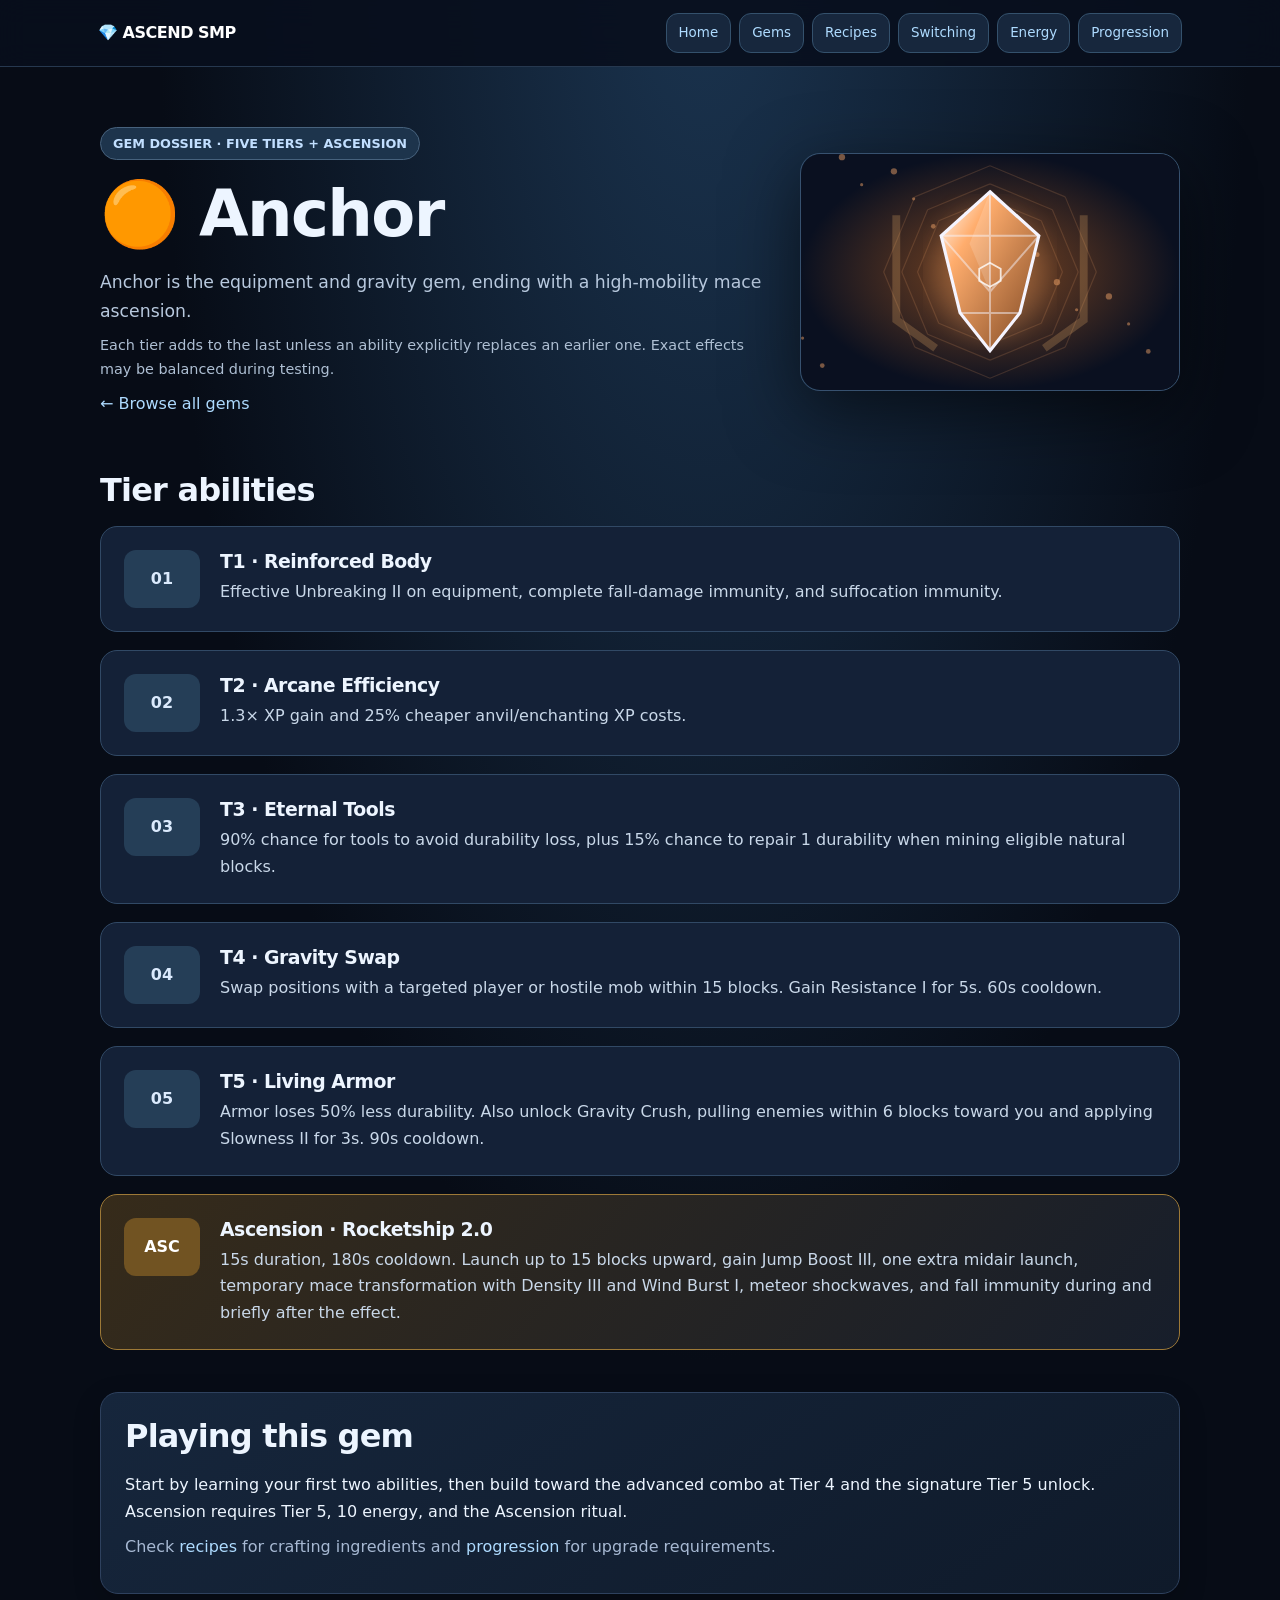
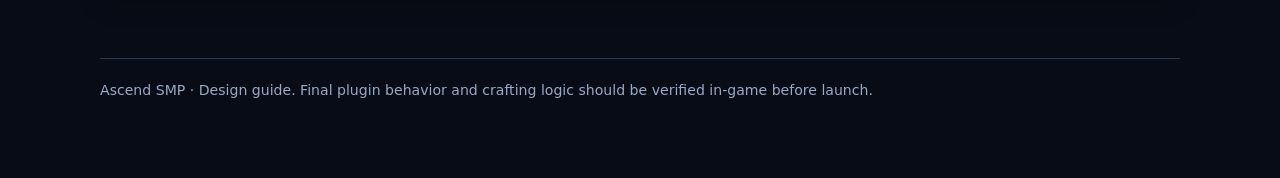
==== anchor.html @ 40698c3c "Initial site deploy Co-Authored-By: Claude Sonnet 4.6 <noreply@anthropic.com>" ====
<!doctype html><html lang="en"><head><meta charset="UTF-8"><meta name="viewport" content="width=device-width,initial-scale=1"><title>🟠 Anchor | Ascend SMP</title><link rel="stylesheet" href="style.css"></head><body><header class="topbar"><nav class="nav"><a class="brand" href="index.html">💎 ASCEND SMP</a><a class="link" href="index.html">Home</a><a class="link" href="gems.html">Gems</a><a class="link" href="recipes.html">Recipes</a><a class="link" href="switching.html">Switching</a><a class="link" href="energy.html">Energy</a><a class="link" href="progression.html">Progression</a></nav></header><main class="wrap"><section class="hero gem-hero"><div><span class="badge">GEM DOSSIER · FIVE TIERS + ASCENSION</span><h1>🟠 Anchor</h1><p class="lead">Anchor is the equipment and gravity gem, ending with a high-mobility mace ascension.</p><p class="note">Each tier adds to the last unless an ability explicitly replaces an earlier one. Exact effects may be balanced during testing.</p><a href="gems.html">← Browse all gems</a></div><img src="assets/anchor.svg" alt="Original anchor crystal illustration"></section><section class="section"><h2>Tier abilities</h2><div class="tier-list"><article class="tier "><span class="tier-num">01</span><div><h3>T1 · Reinforced Body</h3><p>Effective Unbreaking II on equipment, complete fall-damage immunity, and suffocation immunity.</p></div></article><article class="tier "><span class="tier-num">02</span><div><h3>T2 · Arcane Efficiency</h3><p>1.3× XP gain and 25% cheaper anvil/enchanting XP costs.</p></div></article><article class="tier "><span class="tier-num">03</span><div><h3>T3 · Eternal Tools</h3><p>90% chance for tools to avoid durability loss, plus 15% chance to repair 1 durability when mining eligible natural blocks.</p></div></article><article class="tier "><span class="tier-num">04</span><div><h3>T4 · Gravity Swap</h3><p>Swap positions with a targeted player or hostile mob within 15 blocks. Gain Resistance I for 5s. 60s cooldown.</p></div></article><article class="tier "><span class="tier-num">05</span><div><h3>T5 · Living Armor</h3><p>Armor loses 50% less durability. Also unlock Gravity Crush, pulling enemies within 6 blocks toward you and applying Slowness II for 3s. 90s cooldown.</p></div></article><article class="tier ascension"><span class="tier-num">ASC</span><div><h3>Ascension · Rocketship 2.0</h3><p>15s duration, 180s cooldown. Launch up to 15 blocks upward, gain Jump Boost III, one extra midair launch, temporary mace transformation with Density III and Wind Burst I, meteor shockwaves, and fall immunity during and briefly after the effect.</p></div></article></div></section><section class="panel section"><h2>Playing this gem</h2><p>Start by learning your first two abilities, then build toward the advanced combo at Tier 4 and the signature Tier 5 unlock. Ascension requires Tier 5, 10 energy, and the Ascension ritual.</p><p class="small">Check <a href="recipes.html">recipes</a> for crafting ingredients and <a href="progression.html">progression</a> for upgrade requirements.</p></section><footer class="footer">Ascend SMP · Design guide. Final plugin behavior and crafting logic should be verified in-game before launch.</footer></main></body></html>
---- style.css ----
:root{color-scheme:dark;--bg:#070c16;--card:#121e32;--card2:#18273e;--line:#2e415e;--ink:#edf5ff;--muted:#a7b9d3;--blue:#83c4ff}
*{box-sizing:border-box}html{scroll-behavior:smooth}body{margin:0;background:radial-gradient(ellipse at 55% -100px,#1b3551,#070c16 55%);font-family:system-ui,-apple-system,Segoe UI,sans-serif;color:var(--ink);line-height:1.65;font-size:16px}a{color:#aedbff;text-decoration:none}a:hover{text-decoration:underline}.topbar{position:sticky;top:0;z-index:10;background:#080f1de9;backdrop-filter:blur(14px);border-bottom:1px solid #26384f}.nav{max-width:1120px;margin:auto;display:flex;flex-wrap:wrap;align-items:center;gap:8px;padding:13px 18px}.brand{font-weight:850;letter-spacing:-.03em;margin-right:auto;color:white}.nav .link{font-size:.84rem;padding:8px 12px;border:1px solid #34516c;border-radius:12px;background:#17273d}.wrap{max-width:1120px;margin:auto;padding:30px 20px 75px}h1,h2,h3,h4{line-height:1.22;letter-spacing:-.025em}h1{font-size:clamp(2.25rem,5vw,4rem);margin:15px 0}h2{font-size:clamp(1.45rem,3vw,2rem);margin:0 0 16px}h3{font-size:1.18rem;margin:0 0 10px}p{margin:9px 0}.hero{margin:0 0 36px;padding:30px 0 12px}.lead{max-width:720px;color:#b8c9de;font-size:1.08rem}.badge,.eyebrow{display:inline-flex;background:#1d344c;border:1px solid #47627d;border-radius:50px;color:#c2dfff;padding:5px 12px;font-weight:650;font-size:.8rem}.grid{display:grid;grid-template-columns:repeat(auto-fit,minmax(250px,1fr));gap:20px}.section{margin:42px 0}.panel,.card{background:linear-gradient(145deg,#16263c,#0f1a2a);border:1px solid var(--line);border-radius:18px;padding:24px;box-shadow:0 9px 28px #0003}.card.gem{border-top:3px solid var(--gem,#7aa9ff);display:block;transition:transform .2s,border-color .2s}.card.gem:hover{transform:translateY(-3px);text-decoration:none;border-color:var(--gem)}.card .role,.small,.muted{color:var(--muted)}.card .role{font-size:.91rem}.card .gem-preview{width:100%;aspect-ratio:16/10;object-fit:cover;border-radius:14px;margin-bottom:14px}.gem-hero{display:grid;grid-template-columns:1fr minmax(260px,380px);align-items:center;gap:34px}.gem-hero img{width:100%;border-radius:20px;border:1px solid #37516f;box-shadow:0 20px 70px #0008}.tier-list{display:grid;gap:18px}.tier{display:grid;grid-template-columns:76px minmax(0,1fr);gap:20px;padding:23px;border:1px solid #314965;border-radius:17px;background:#142137}.tier-num{border-radius:12px;background:#253e57;color:#dbeafd;display:flex;align-items:center;justify-content:center;font-weight:900;font-size:1rem;height:58px}.tier h3{margin:0 0 6px}.tier p{margin:0;color:#c9d8e9}.ascension{border-color:#9d7937;background:linear-gradient(130deg,#362b1a,#171e2b)}.ascension .tier-num{background:#715322;color:white}.kpis{display:grid;grid-template-columns:repeat(auto-fit,minmax(140px,1fr));gap:15px;margin-top:23px}.kpi{background:#17283d;border:1px solid #314965;border-radius:16px;padding:21px}.kpi strong{display:block;font-size:1.35rem}.gemnav{display:grid;grid-template-columns:repeat(auto-fit,minmax(220px,1fr));gap:18px}.list{padding-left:23px}.list li{margin:10px 0}.callout{border-left:3px solid #e1bf67;padding:5px 0 5px 18px;color:#e9daaa}.tablewrap{overflow:auto}table{border-collapse:collapse;width:100%;min-width:590px}th,td{text-align:left;vertical-align:top;border-bottom:1px solid #35465f;padding:15px 12px}th{color:#c7e7ff}.footer{margin-top:64px;padding-top:20px;border-top:1px solid #273b52;color:#99aac5;font-size:.88rem}.note{color:#aebfd3;font-size:.9rem}
/* Actual 3×3 table image shell; grid and output are separate, never overlap */
.recipe-card{margin:0 0 30px;padding:26px;background:linear-gradient(145deg,#172840,#111b2b);border:1px solid #39506d;border-radius:20px}.recipe-intro{max-width:730px;margin-bottom:22px}.recipe-showcase{display:flex;align-items:center;flex-wrap:wrap;gap:22px}.craft-station{padding:18px;background:linear-gradient(130deg,#b5a78c,#7b6e5c);border:8px ridge #c0b19a;border-radius:10px;box-shadow:inset 0 0 0 4px #625747,0 6px 17px #0007;width:max-content;max-width:100%}.craft-label{font-weight:950;letter-spacing:.11em;color:#2b261f;font-size:.77rem;text-align:center;margin-bottom:10px;text-shadow:0 1px #ecddba}.craft-grid{display:grid;grid-template-columns:repeat(3,minmax(0,1fr));width:clamp(205px,48vw,270px);gap:5px}.craft-slot{position:relative;aspect-ratio:1;background:#838583;border:4px inset #cac6b9;box-shadow:inset 0 0 8px #34362f;display:flex;align-items:center;justify-content:center;min-width:0}.craft-slot.empty{background:#93948c}.craft-slot img{height:67%;width:67%;object-fit:contain;image-rendering:pixelated;filter:drop-shadow(0 2px 2px #0009)}.stack{position:absolute;right:3px;bottom:0;font-size:.86rem;font-weight:900;color:white;text-shadow:2px 2px #171717,-1px -1px #171717;line-height:1}.craft-arrow{font-size:2.6rem;color:#ffd887}.craft-output{text-align:center;display:flex;gap:10px;align-items:center;flex-direction:column}.craft-output .craft-slot{width:103px;height:103px;aspect-ratio:1;border-color:#f5d277;background:#93815e}.craft-output strong{font-size:.88rem;max-width:140px}.ingredients{display:grid;grid-template-columns:repeat(auto-fit,minmax(160px,1fr));gap:10px;margin-top:23px}.ingredient{border:1px solid #314764;border-radius:12px;padding:9px 11px;background:#15273d;font-size:.87rem}.ingredient img{height:26px;width:26px;vertical-align:middle;margin-right:7px;image-rendering:pixelated}.status{border-radius:9px;background:#382f1c;color:#f0d98b;border:1px solid #6b582a;display:inline-flex;padding:4px 9px;font-size:.76rem;font-weight:700}.recipe-disclaimer{margin:15px 0 26px;color:#e8d9ab;border-left:3px solid #e4bb67;padding-left:13px}.gallery-caption{font-size:.85rem;color:var(--muted)}
@media(max-width:700px){.wrap{padding:20px 13px 55px}.nav{gap:6px}.nav .link{padding:7px 9px}.panel,.card,.recipe-card{padding:18px}.gem-hero{grid-template-columns:1fr}.gem-hero img{max-width:530px}.tier{grid-template-columns:55px 1fr;gap:13px;padding:16px}.tier-num{height:48px}.craft-arrow{transform:rotate(90deg);width:100%;text-align:center;line-height:1}.recipe-showcase{justify-content:center;gap:10px}.craft-station{padding:12px;border-width:6px}.craft-grid{width:clamp(200px,75vw,245px)}.craft-output .craft-slot{width:89px;height:89px}.ingredients{grid-template-columns:repeat(2,minmax(0,1fr))}}
@media(max-width:380px){.ingredients{grid-template-columns:1fr}.craft-grid{width:195px}}
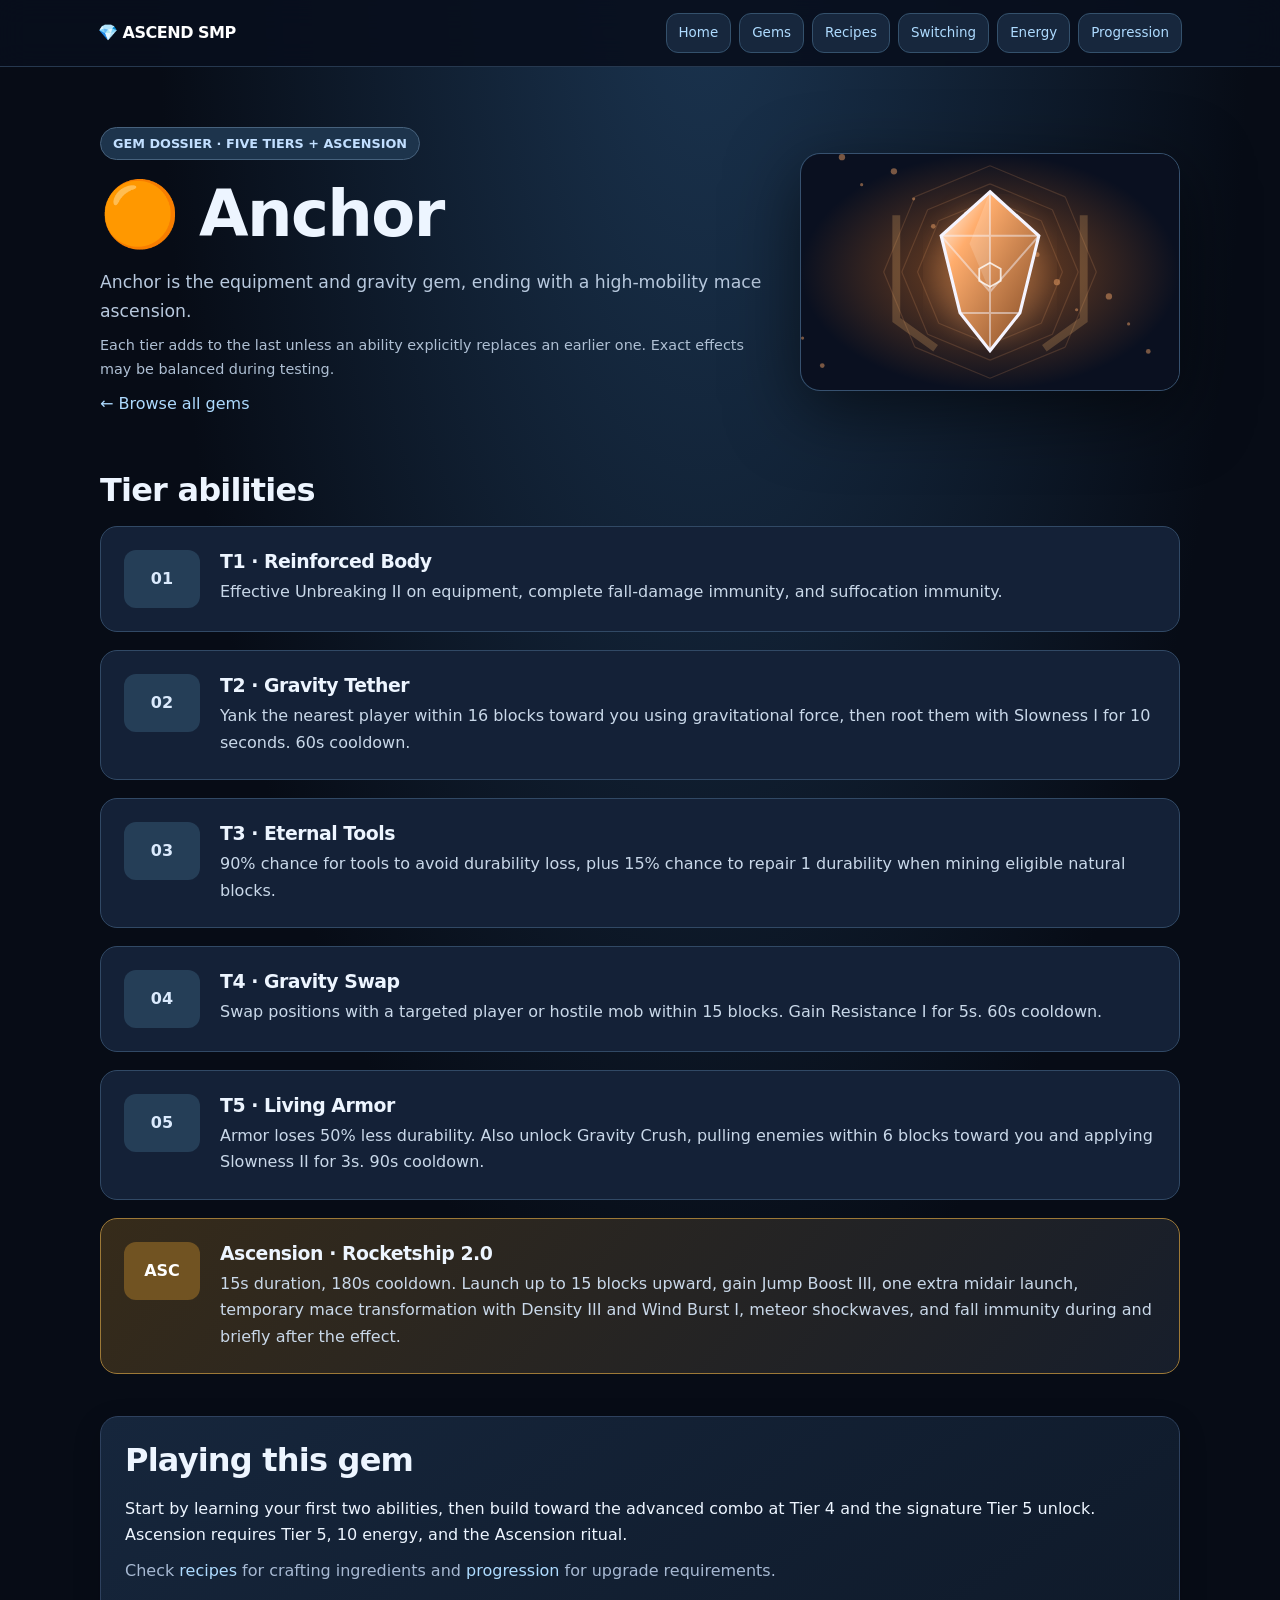
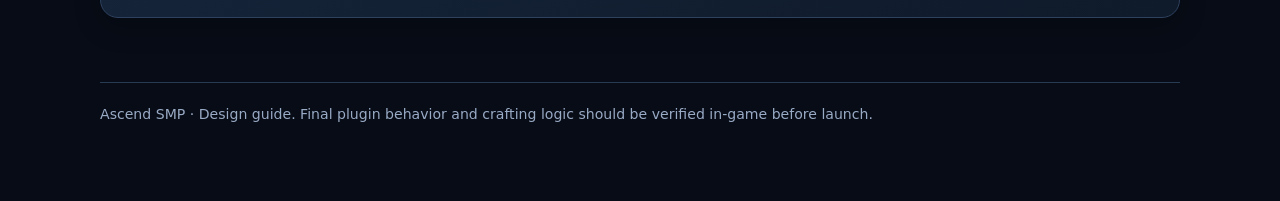
==== commit 0f8825cf: "Update Anchor T2 to Gravity Tether Co-Authored-By: Claude Sonnet 4.6 <noreply@anthropic.com>" ====
--- a/anchor.html
+++ b/anchor.html
@@ -1 +1 @@
-<!doctype html><html lang="en"><head><meta charset="UTF-8"><meta name="viewport" content="width=device-width,initial-scale=1"><title>🟠 Anchor | Ascend SMP</title><link rel="stylesheet" href="style.css"></head><body><header class="topbar"><nav class="nav"><a class="brand" href="index.html">💎 ASCEND SMP</a><a class="link" href="index.html">Home</a><a class="link" href="gems.html">Gems</a><a class="link" href="recipes.html">Recipes</a><a class="link" href="switching.html">Switching</a><a class="link" href="energy.html">Energy</a><a class="link" href="progression.html">Progression</a></nav></header><main class="wrap"><section class="hero gem-hero"><div><span class="badge">GEM DOSSIER · FIVE TIERS + ASCENSION</span><h1>🟠 Anchor</h1><p class="lead">Anchor is the equipment and gravity gem, ending with a high-mobility mace ascension.</p><p class="note">Each tier adds to the last unless an ability explicitly replaces an earlier one. Exact effects may be balanced during testing.</p><a href="gems.html">← Browse all gems</a></div><img src="assets/anchor.svg" alt="Original anchor crystal illustration"></section><section class="section"><h2>Tier abilities</h2><div class="tier-list"><article class="tier "><span class="tier-num">01</span><div><h3>T1 · Reinforced Body</h3><p>Effective Unbreaking II on equipment, complete fall-damage immunity, and suffocation immunity.</p></div></article><article class="tier "><span class="tier-num">02</span><div><h3>T2 · Arcane Efficiency</h3><p>1.3× XP gain and 25% cheaper anvil/enchanting XP costs.</p></div></article><article class="tier "><span class="tier-num">03</span><div><h3>T3 · Eternal Tools</h3><p>90% chance for tools to avoid durability loss, plus 15% chance to repair 1 durability when mining eligible natural blocks.</p></div></article><article class="tier "><span class="tier-num">04</span><div><h3>T4 · Gravity Swap</h3><p>Swap positions with a targeted player or hostile mob within 15 blocks. Gain Resistance I for 5s. 60s cooldown.</p></div></article><article class="tier "><span class="tier-num">05</span><div><h3>T5 · Living Armor</h3><p>Armor loses 50% less durability. Also unlock Gravity Crush, pulling enemies within 6 blocks toward you and applying Slowness II for 3s. 90s cooldown.</p></div></article><article class="tier ascension"><span class="tier-num">ASC</span><div><h3>Ascension · Rocketship 2.0</h3><p>15s duration, 180s cooldown. Launch up to 15 blocks upward, gain Jump Boost III, one extra midair launch, temporary mace transformation with Density III and Wind Burst I, meteor shockwaves, and fall immunity during and briefly after the effect.</p></div></article></div></section><section class="panel section"><h2>Playing this gem</h2><p>Start by learning your first two abilities, then build toward the advanced combo at Tier 4 and the signature Tier 5 unlock. Ascension requires Tier 5, 10 energy, and the Ascension ritual.</p><p class="small">Check <a href="recipes.html">recipes</a> for crafting ingredients and <a href="progression.html">progression</a> for upgrade requirements.</p></section><footer class="footer">Ascend SMP · Design guide. Final plugin behavior and crafting logic should be verified in-game before launch.</footer></main></body></html>+<!doctype html><html lang="en"><head><meta charset="UTF-8"><meta name="viewport" content="width=device-width,initial-scale=1"><title>🟠 Anchor | Ascend SMP</title><link rel="stylesheet" href="style.css"></head><body><header class="topbar"><nav class="nav"><a class="brand" href="index.html">💎 ASCEND SMP</a><a class="link" href="index.html">Home</a><a class="link" href="gems.html">Gems</a><a class="link" href="recipes.html">Recipes</a><a class="link" href="switching.html">Switching</a><a class="link" href="energy.html">Energy</a><a class="link" href="progression.html">Progression</a></nav></header><main class="wrap"><section class="hero gem-hero"><div><span class="badge">GEM DOSSIER · FIVE TIERS + ASCENSION</span><h1>🟠 Anchor</h1><p class="lead">Anchor is the equipment and gravity gem, ending with a high-mobility mace ascension.</p><p class="note">Each tier adds to the last unless an ability explicitly replaces an earlier one. Exact effects may be balanced during testing.</p><a href="gems.html">← Browse all gems</a></div><img src="assets/anchor.svg" alt="Original anchor crystal illustration"></section><section class="section"><h2>Tier abilities</h2><div class="tier-list"><article class="tier "><span class="tier-num">01</span><div><h3>T1 · Reinforced Body</h3><p>Effective Unbreaking II on equipment, complete fall-damage immunity, and suffocation immunity.</p></div></article><article class="tier "><span class="tier-num">02</span><div><h3>T2 · Gravity Tether</h3><p>Yank the nearest player within 16 blocks toward you using gravitational force, then root them with Slowness I for 10 seconds. 60s cooldown.</p></div></article><article class="tier "><span class="tier-num">03</span><div><h3>T3 · Eternal Tools</h3><p>90% chance for tools to avoid durability loss, plus 15% chance to repair 1 durability when mining eligible natural blocks.</p></div></article><article class="tier "><span class="tier-num">04</span><div><h3>T4 · Gravity Swap</h3><p>Swap positions with a targeted player or hostile mob within 15 blocks. Gain Resistance I for 5s. 60s cooldown.</p></div></article><article class="tier "><span class="tier-num">05</span><div><h3>T5 · Living Armor</h3><p>Armor loses 50% less durability. Also unlock Gravity Crush, pulling enemies within 6 blocks toward you and applying Slowness II for 3s. 90s cooldown.</p></div></article><article class="tier ascension"><span class="tier-num">ASC</span><div><h3>Ascension · Rocketship 2.0</h3><p>15s duration, 180s cooldown. Launch up to 15 blocks upward, gain Jump Boost III, one extra midair launch, temporary mace transformation with Density III and Wind Burst I, meteor shockwaves, and fall immunity during and briefly after the effect.</p></div></article></div></section><section class="panel section"><h2>Playing this gem</h2><p>Start by learning your first two abilities, then build toward the advanced combo at Tier 4 and the signature Tier 5 unlock. Ascension requires Tier 5, 10 energy, and the Ascension ritual.</p><p class="small">Check <a href="recipes.html">recipes</a> for crafting ingredients and <a href="progression.html">progression</a> for upgrade requirements.</p></section><footer class="footer">Ascend SMP · Design guide. Final plugin behavior and crafting logic should be verified in-game before launch.</footer></main></body></html>
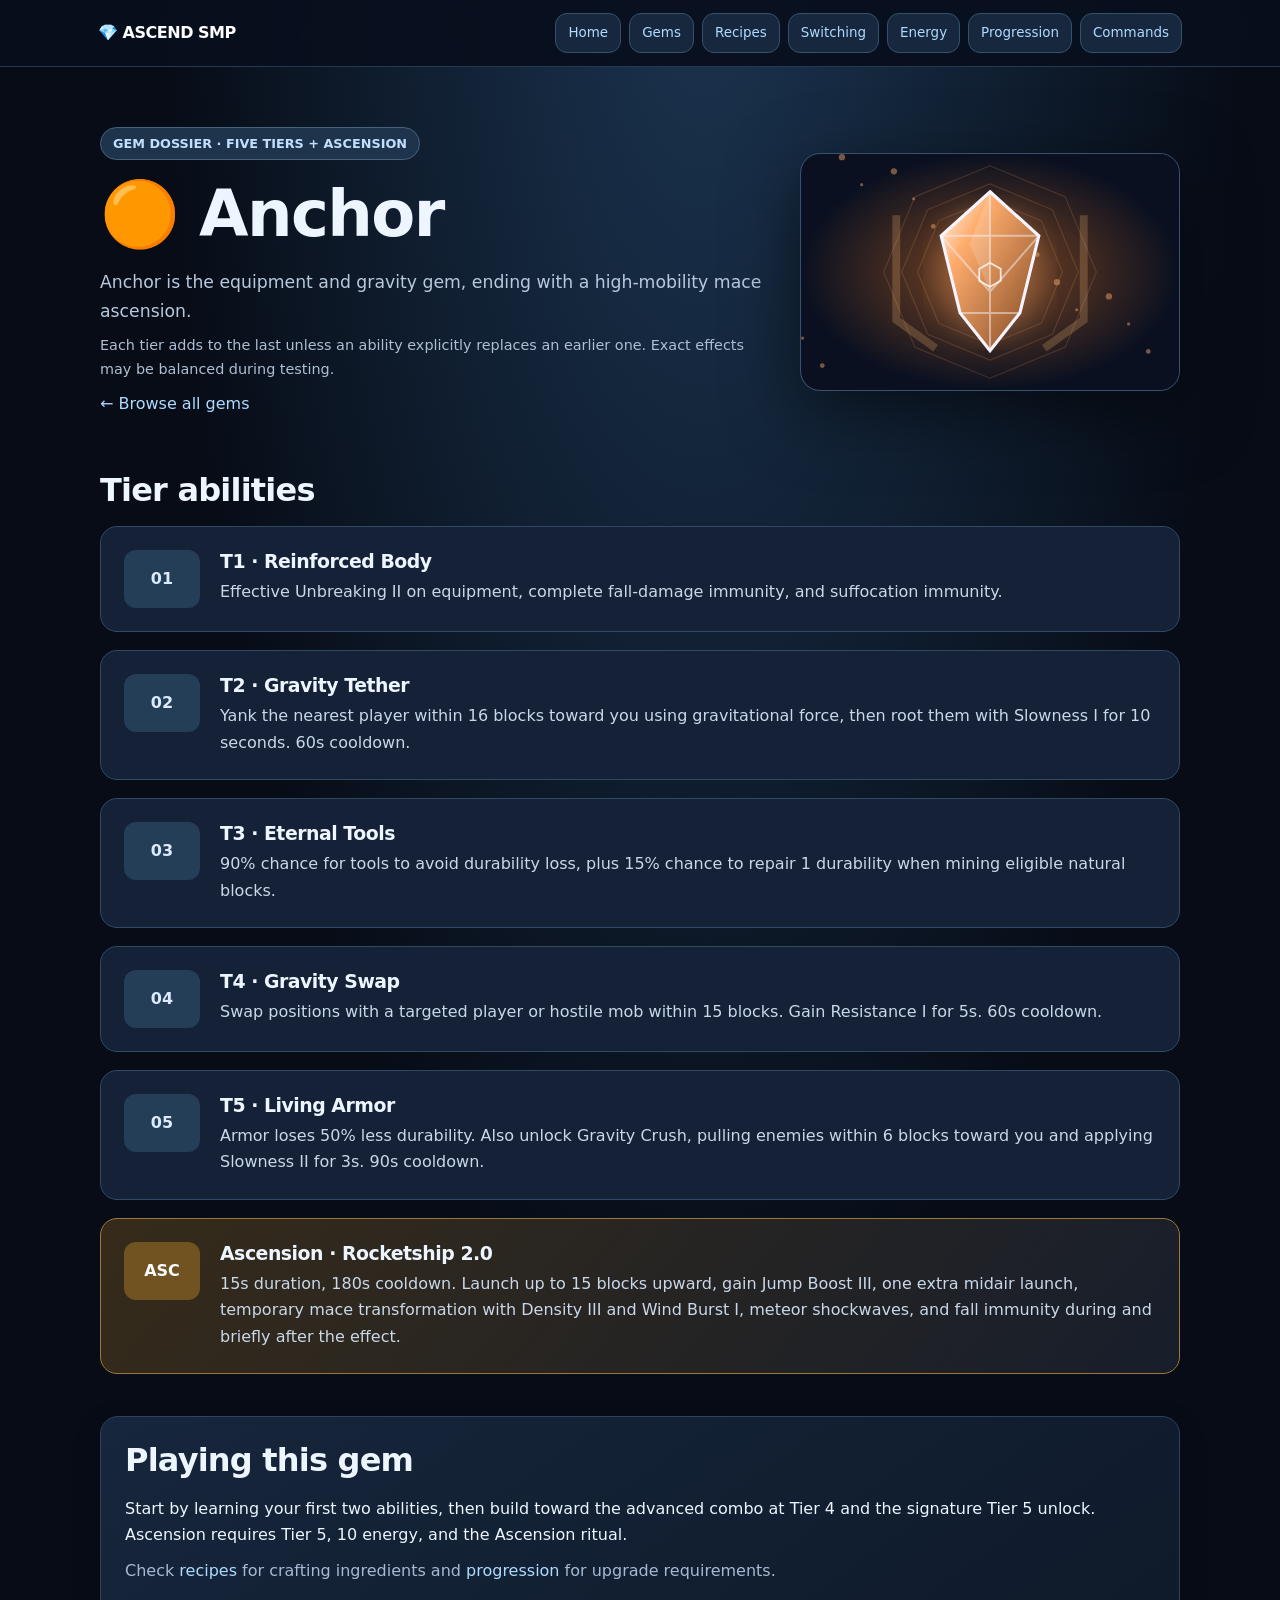
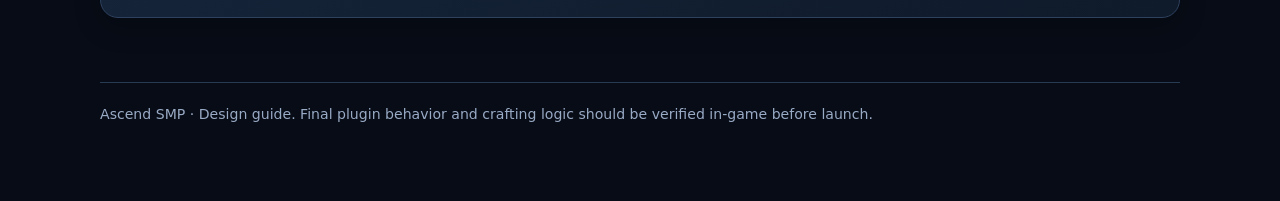
==== commit 2954c8ea: "Add commands page; remove trial switch; update nav on all pages Co-Authored-By: Claude Sonnet 4.6 <n" ====
--- a/anchor.html
+++ b/anchor.html
@@ -1 +1 @@
-<!doctype html><html lang="en"><head><meta charset="UTF-8"><meta name="viewport" content="width=device-width,initial-scale=1"><title>🟠 Anchor | Ascend SMP</title><link rel="stylesheet" href="style.css"></head><body><header class="topbar"><nav class="nav"><a class="brand" href="index.html">💎 ASCEND SMP</a><a class="link" href="index.html">Home</a><a class="link" href="gems.html">Gems</a><a class="link" href="recipes.html">Recipes</a><a class="link" href="switching.html">Switching</a><a class="link" href="energy.html">Energy</a><a class="link" href="progression.html">Progression</a></nav></header><main class="wrap"><section class="hero gem-hero"><div><span class="badge">GEM DOSSIER · FIVE TIERS + ASCENSION</span><h1>🟠 Anchor</h1><p class="lead">Anchor is the equipment and gravity gem, ending with a high-mobility mace ascension.</p><p class="note">Each tier adds to the last unless an ability explicitly replaces an earlier one. Exact effects may be balanced during testing.</p><a href="gems.html">← Browse all gems</a></div><img src="assets/anchor.svg" alt="Original anchor crystal illustration"></section><section class="section"><h2>Tier abilities</h2><div class="tier-list"><article class="tier "><span class="tier-num">01</span><div><h3>T1 · Reinforced Body</h3><p>Effective Unbreaking II on equipment, complete fall-damage immunity, and suffocation immunity.</p></div></article><article class="tier "><span class="tier-num">02</span><div><h3>T2 · Gravity Tether</h3><p>Yank the nearest player within 16 blocks toward you using gravitational force, then root them with Slowness I for 10 seconds. 60s cooldown.</p></div></article><article class="tier "><span class="tier-num">03</span><div><h3>T3 · Eternal Tools</h3><p>90% chance for tools to avoid durability loss, plus 15% chance to repair 1 durability when mining eligible natural blocks.</p></div></article><article class="tier "><span class="tier-num">04</span><div><h3>T4 · Gravity Swap</h3><p>Swap positions with a targeted player or hostile mob within 15 blocks. Gain Resistance I for 5s. 60s cooldown.</p></div></article><article class="tier "><span class="tier-num">05</span><div><h3>T5 · Living Armor</h3><p>Armor loses 50% less durability. Also unlock Gravity Crush, pulling enemies within 6 blocks toward you and applying Slowness II for 3s. 90s cooldown.</p></div></article><article class="tier ascension"><span class="tier-num">ASC</span><div><h3>Ascension · Rocketship 2.0</h3><p>15s duration, 180s cooldown. Launch up to 15 blocks upward, gain Jump Boost III, one extra midair launch, temporary mace transformation with Density III and Wind Burst I, meteor shockwaves, and fall immunity during and briefly after the effect.</p></div></article></div></section><section class="panel section"><h2>Playing this gem</h2><p>Start by learning your first two abilities, then build toward the advanced combo at Tier 4 and the signature Tier 5 unlock. Ascension requires Tier 5, 10 energy, and the Ascension ritual.</p><p class="small">Check <a href="recipes.html">recipes</a> for crafting ingredients and <a href="progression.html">progression</a> for upgrade requirements.</p></section><footer class="footer">Ascend SMP · Design guide. Final plugin behavior and crafting logic should be verified in-game before launch.</footer></main></body></html>+<!doctype html><html lang="en"><head><meta charset="UTF-8"><meta name="viewport" content="width=device-width,initial-scale=1"><title>🟠 Anchor | Ascend SMP</title><link rel="stylesheet" href="style.css"></head><body><header class="topbar"><nav class="nav"><a class="brand" href="index.html">💎 ASCEND SMP</a><a class="link" href="index.html">Home</a><a class="link" href="gems.html">Gems</a><a class="link" href="recipes.html">Recipes</a><a class="link" href="switching.html">Switching</a><a class="link" href="energy.html">Energy</a><a class="link" href="progression.html">Progression</a><a class="link" href="commands.html">Commands</a></nav></header><main class="wrap"><section class="hero gem-hero"><div><span class="badge">GEM DOSSIER · FIVE TIERS + ASCENSION</span><h1>🟠 Anchor</h1><p class="lead">Anchor is the equipment and gravity gem, ending with a high-mobility mace ascension.</p><p class="note">Each tier adds to the last unless an ability explicitly replaces an earlier one. Exact effects may be balanced during testing.</p><a href="gems.html">← Browse all gems</a></div><img src="assets/anchor.svg" alt="Original anchor crystal illustration"></section><section class="section"><h2>Tier abilities</h2><div class="tier-list"><article class="tier "><span class="tier-num">01</span><div><h3>T1 · Reinforced Body</h3><p>Effective Unbreaking II on equipment, complete fall-damage immunity, and suffocation immunity.</p></div></article><article class="tier "><span class="tier-num">02</span><div><h3>T2 · Gravity Tether</h3><p>Yank the nearest player within 16 blocks toward you using gravitational force, then root them with Slowness I for 10 seconds. 60s cooldown.</p></div></article><article class="tier "><span class="tier-num">03</span><div><h3>T3 · Eternal Tools</h3><p>90% chance for tools to avoid durability loss, plus 15% chance to repair 1 durability when mining eligible natural blocks.</p></div></article><article class="tier "><span class="tier-num">04</span><div><h3>T4 · Gravity Swap</h3><p>Swap positions with a targeted player or hostile mob within 15 blocks. Gain Resistance I for 5s. 60s cooldown.</p></div></article><article class="tier "><span class="tier-num">05</span><div><h3>T5 · Living Armor</h3><p>Armor loses 50% less durability. Also unlock Gravity Crush, pulling enemies within 6 blocks toward you and applying Slowness II for 3s. 90s cooldown.</p></div></article><article class="tier ascension"><span class="tier-num">ASC</span><div><h3>Ascension · Rocketship 2.0</h3><p>15s duration, 180s cooldown. Launch up to 15 blocks upward, gain Jump Boost III, one extra midair launch, temporary mace transformation with Density III and Wind Burst I, meteor shockwaves, and fall immunity during and briefly after the effect.</p></div></article></div></section><section class="panel section"><h2>Playing this gem</h2><p>Start by learning your first two abilities, then build toward the advanced combo at Tier 4 and the signature Tier 5 unlock. Ascension requires Tier 5, 10 energy, and the Ascension ritual.</p><p class="small">Check <a href="recipes.html">recipes</a> for crafting ingredients and <a href="progression.html">progression</a> for upgrade requirements.</p></section><footer class="footer">Ascend SMP · Design guide. Final plugin behavior and crafting logic should be verified in-game before launch.</footer></main></body></html>
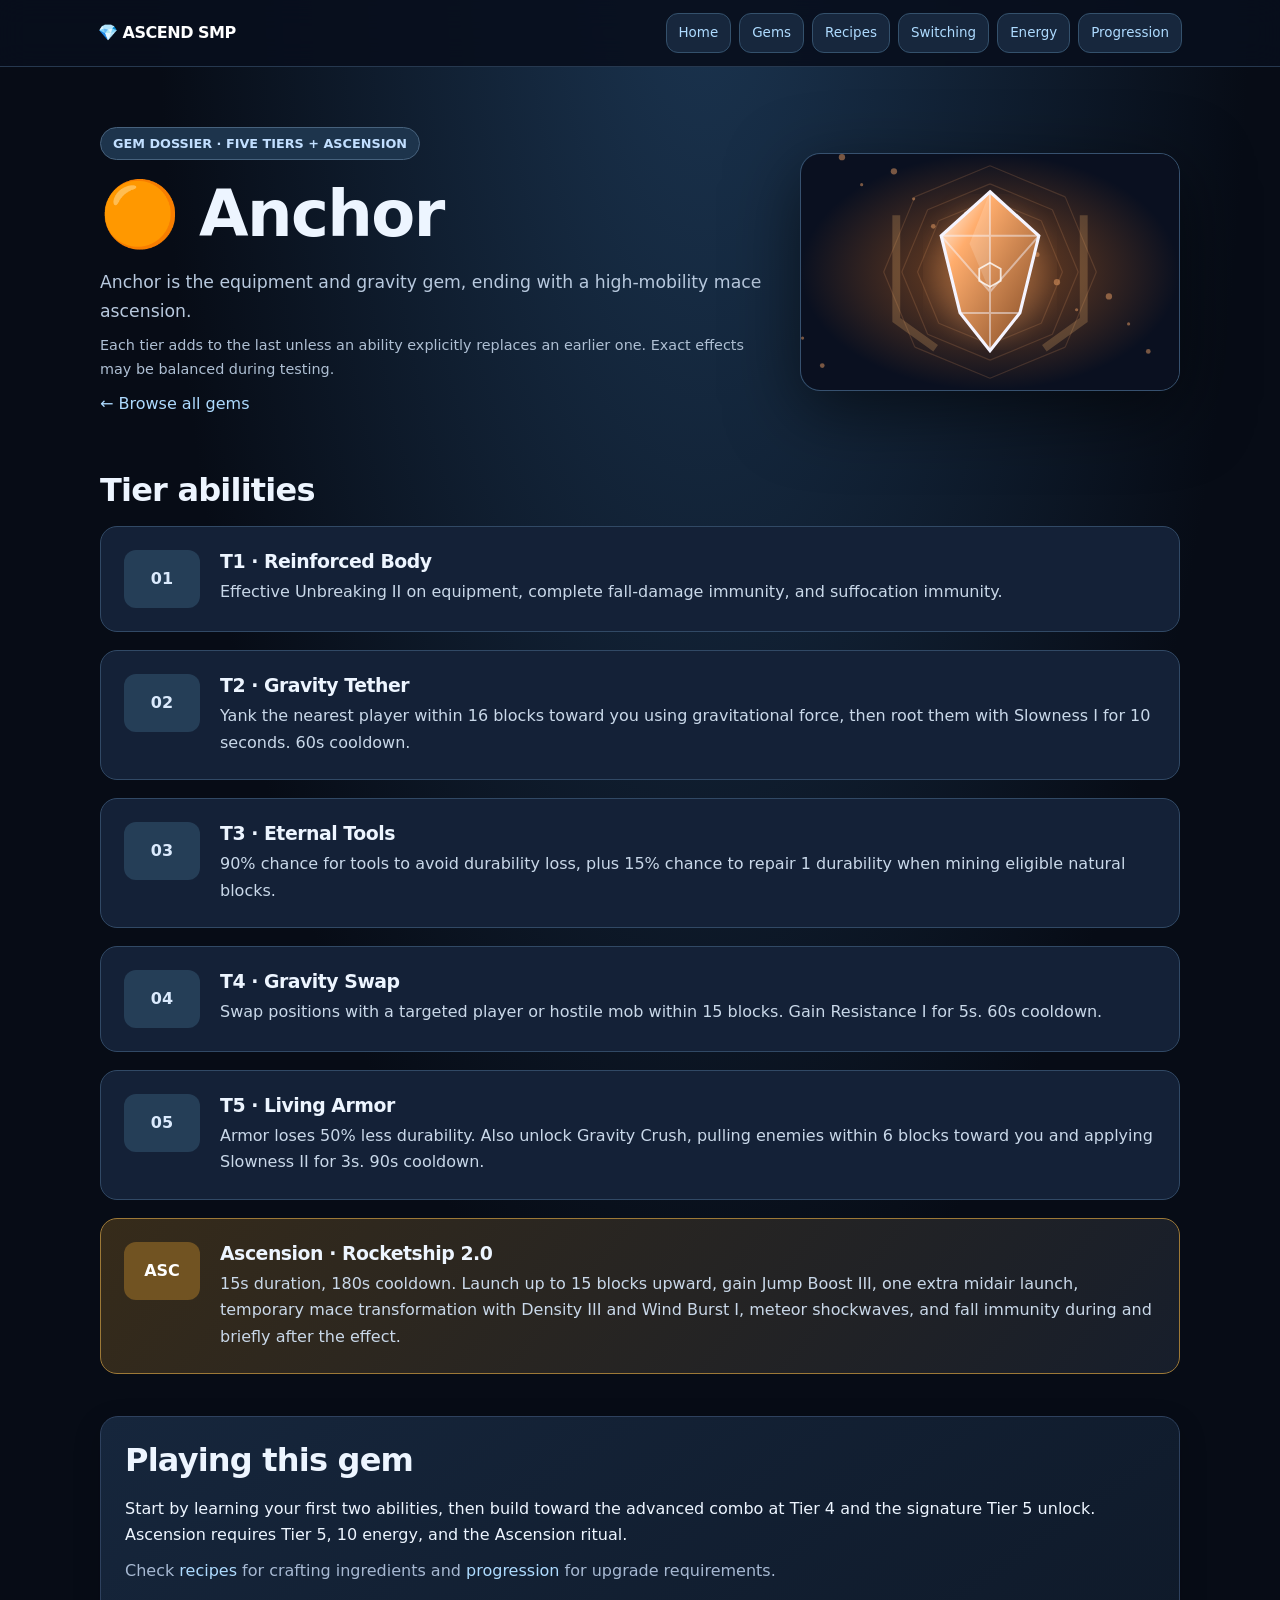
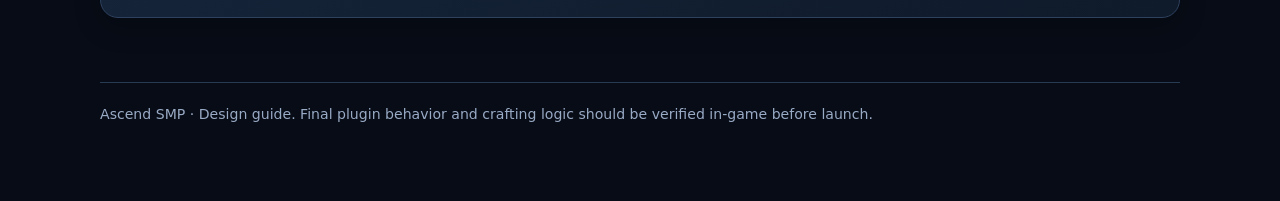
==== commit 0e463dee: "Remove Commands from top nav Co-Authored-By: Claude Sonnet 4.6 <noreply@anthropic.com>" ====
--- a/anchor.html
+++ b/anchor.html
@@ -1 +1 @@
-<!doctype html><html lang="en"><head><meta charset="UTF-8"><meta name="viewport" content="width=device-width,initial-scale=1"><title>🟠 Anchor | Ascend SMP</title><link rel="stylesheet" href="style.css"></head><body><header class="topbar"><nav class="nav"><a class="brand" href="index.html">💎 ASCEND SMP</a><a class="link" href="index.html">Home</a><a class="link" href="gems.html">Gems</a><a class="link" href="recipes.html">Recipes</a><a class="link" href="switching.html">Switching</a><a class="link" href="energy.html">Energy</a><a class="link" href="progression.html">Progression</a><a class="link" href="commands.html">Commands</a></nav></header><main class="wrap"><section class="hero gem-hero"><div><span class="badge">GEM DOSSIER · FIVE TIERS + ASCENSION</span><h1>🟠 Anchor</h1><p class="lead">Anchor is the equipment and gravity gem, ending with a high-mobility mace ascension.</p><p class="note">Each tier adds to the last unless an ability explicitly replaces an earlier one. Exact effects may be balanced during testing.</p><a href="gems.html">← Browse all gems</a></div><img src="assets/anchor.svg" alt="Original anchor crystal illustration"></section><section class="section"><h2>Tier abilities</h2><div class="tier-list"><article class="tier "><span class="tier-num">01</span><div><h3>T1 · Reinforced Body</h3><p>Effective Unbreaking II on equipment, complete fall-damage immunity, and suffocation immunity.</p></div></article><article class="tier "><span class="tier-num">02</span><div><h3>T2 · Gravity Tether</h3><p>Yank the nearest player within 16 blocks toward you using gravitational force, then root them with Slowness I for 10 seconds. 60s cooldown.</p></div></article><article class="tier "><span class="tier-num">03</span><div><h3>T3 · Eternal Tools</h3><p>90% chance for tools to avoid durability loss, plus 15% chance to repair 1 durability when mining eligible natural blocks.</p></div></article><article class="tier "><span class="tier-num">04</span><div><h3>T4 · Gravity Swap</h3><p>Swap positions with a targeted player or hostile mob within 15 blocks. Gain Resistance I for 5s. 60s cooldown.</p></div></article><article class="tier "><span class="tier-num">05</span><div><h3>T5 · Living Armor</h3><p>Armor loses 50% less durability. Also unlock Gravity Crush, pulling enemies within 6 blocks toward you and applying Slowness II for 3s. 90s cooldown.</p></div></article><article class="tier ascension"><span class="tier-num">ASC</span><div><h3>Ascension · Rocketship 2.0</h3><p>15s duration, 180s cooldown. Launch up to 15 blocks upward, gain Jump Boost III, one extra midair launch, temporary mace transformation with Density III and Wind Burst I, meteor shockwaves, and fall immunity during and briefly after the effect.</p></div></article></div></section><section class="panel section"><h2>Playing this gem</h2><p>Start by learning your first two abilities, then build toward the advanced combo at Tier 4 and the signature Tier 5 unlock. Ascension requires Tier 5, 10 energy, and the Ascension ritual.</p><p class="small">Check <a href="recipes.html">recipes</a> for crafting ingredients and <a href="progression.html">progression</a> for upgrade requirements.</p></section><footer class="footer">Ascend SMP · Design guide. Final plugin behavior and crafting logic should be verified in-game before launch.</footer></main></body></html>+<!doctype html><html lang="en"><head><meta charset="UTF-8"><meta name="viewport" content="width=device-width,initial-scale=1"><title>🟠 Anchor | Ascend SMP</title><link rel="stylesheet" href="style.css"></head><body><header class="topbar"><nav class="nav"><a class="brand" href="index.html">💎 ASCEND SMP</a><a class="link" href="index.html">Home</a><a class="link" href="gems.html">Gems</a><a class="link" href="recipes.html">Recipes</a><a class="link" href="switching.html">Switching</a><a class="link" href="energy.html">Energy</a><a class="link" href="progression.html">Progression</a></nav></header><main class="wrap"><section class="hero gem-hero"><div><span class="badge">GEM DOSSIER · FIVE TIERS + ASCENSION</span><h1>🟠 Anchor</h1><p class="lead">Anchor is the equipment and gravity gem, ending with a high-mobility mace ascension.</p><p class="note">Each tier adds to the last unless an ability explicitly replaces an earlier one. Exact effects may be balanced during testing.</p><a href="gems.html">← Browse all gems</a></div><img src="assets/anchor.svg" alt="Original anchor crystal illustration"></section><section class="section"><h2>Tier abilities</h2><div class="tier-list"><article class="tier "><span class="tier-num">01</span><div><h3>T1 · Reinforced Body</h3><p>Effective Unbreaking II on equipment, complete fall-damage immunity, and suffocation immunity.</p></div></article><article class="tier "><span class="tier-num">02</span><div><h3>T2 · Gravity Tether</h3><p>Yank the nearest player within 16 blocks toward you using gravitational force, then root them with Slowness I for 10 seconds. 60s cooldown.</p></div></article><article class="tier "><span class="tier-num">03</span><div><h3>T3 · Eternal Tools</h3><p>90% chance for tools to avoid durability loss, plus 15% chance to repair 1 durability when mining eligible natural blocks.</p></div></article><article class="tier "><span class="tier-num">04</span><div><h3>T4 · Gravity Swap</h3><p>Swap positions with a targeted player or hostile mob within 15 blocks. Gain Resistance I for 5s. 60s cooldown.</p></div></article><article class="tier "><span class="tier-num">05</span><div><h3>T5 · Living Armor</h3><p>Armor loses 50% less durability. Also unlock Gravity Crush, pulling enemies within 6 blocks toward you and applying Slowness II for 3s. 90s cooldown.</p></div></article><article class="tier ascension"><span class="tier-num">ASC</span><div><h3>Ascension · Rocketship 2.0</h3><p>15s duration, 180s cooldown. Launch up to 15 blocks upward, gain Jump Boost III, one extra midair launch, temporary mace transformation with Density III and Wind Burst I, meteor shockwaves, and fall immunity during and briefly after the effect.</p></div></article></div></section><section class="panel section"><h2>Playing this gem</h2><p>Start by learning your first two abilities, then build toward the advanced combo at Tier 4 and the signature Tier 5 unlock. Ascension requires Tier 5, 10 energy, and the Ascension ritual.</p><p class="small">Check <a href="recipes.html">recipes</a> for crafting ingredients and <a href="progression.html">progression</a> for upgrade requirements.</p></section><footer class="footer">Ascend SMP · Design guide. Final plugin behavior and crafting logic should be verified in-game before launch.</footer></main></body></html>
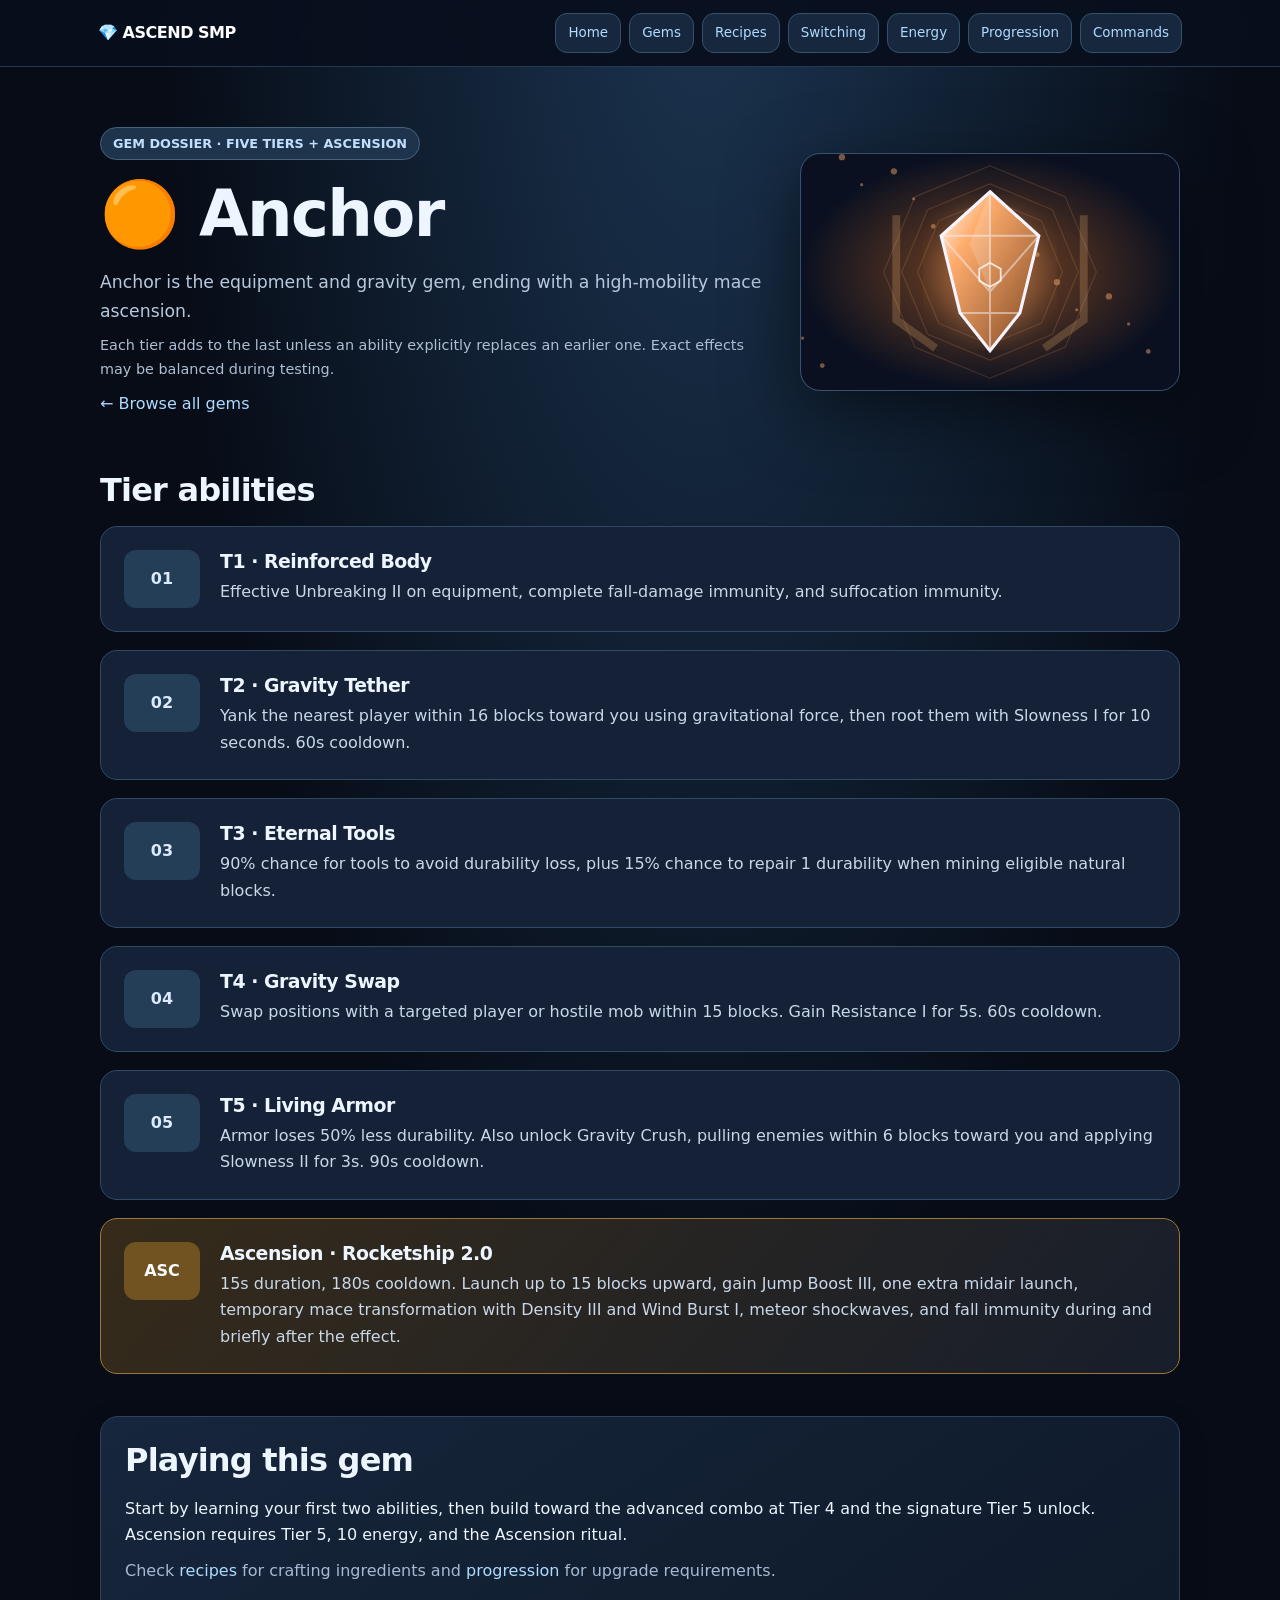
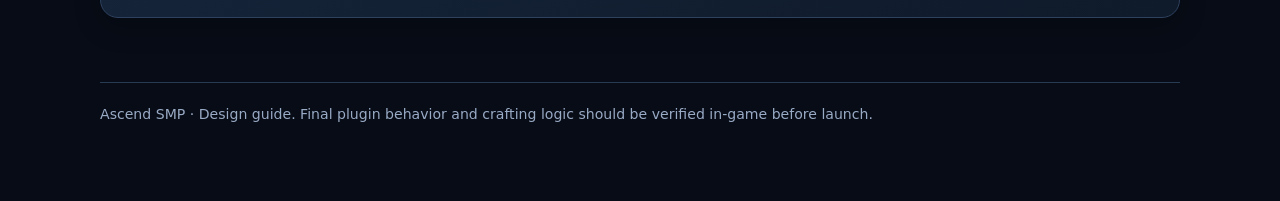
==== commit b125128e: "Add Commands back to top nav Co-Authored-By: Claude Sonnet 4.6 <noreply@anthropic.com>" ====
--- a/anchor.html
+++ b/anchor.html
@@ -1 +1 @@
-<!doctype html><html lang="en"><head><meta charset="UTF-8"><meta name="viewport" content="width=device-width,initial-scale=1"><title>🟠 Anchor | Ascend SMP</title><link rel="stylesheet" href="style.css"></head><body><header class="topbar"><nav class="nav"><a class="brand" href="index.html">💎 ASCEND SMP</a><a class="link" href="index.html">Home</a><a class="link" href="gems.html">Gems</a><a class="link" href="recipes.html">Recipes</a><a class="link" href="switching.html">Switching</a><a class="link" href="energy.html">Energy</a><a class="link" href="progression.html">Progression</a></nav></header><main class="wrap"><section class="hero gem-hero"><div><span class="badge">GEM DOSSIER · FIVE TIERS + ASCENSION</span><h1>🟠 Anchor</h1><p class="lead">Anchor is the equipment and gravity gem, ending with a high-mobility mace ascension.</p><p class="note">Each tier adds to the last unless an ability explicitly replaces an earlier one. Exact effects may be balanced during testing.</p><a href="gems.html">← Browse all gems</a></div><img src="assets/anchor.svg" alt="Original anchor crystal illustration"></section><section class="section"><h2>Tier abilities</h2><div class="tier-list"><article class="tier "><span class="tier-num">01</span><div><h3>T1 · Reinforced Body</h3><p>Effective Unbreaking II on equipment, complete fall-damage immunity, and suffocation immunity.</p></div></article><article class="tier "><span class="tier-num">02</span><div><h3>T2 · Gravity Tether</h3><p>Yank the nearest player within 16 blocks toward you using gravitational force, then root them with Slowness I for 10 seconds. 60s cooldown.</p></div></article><article class="tier "><span class="tier-num">03</span><div><h3>T3 · Eternal Tools</h3><p>90% chance for tools to avoid durability loss, plus 15% chance to repair 1 durability when mining eligible natural blocks.</p></div></article><article class="tier "><span class="tier-num">04</span><div><h3>T4 · Gravity Swap</h3><p>Swap positions with a targeted player or hostile mob within 15 blocks. Gain Resistance I for 5s. 60s cooldown.</p></div></article><article class="tier "><span class="tier-num">05</span><div><h3>T5 · Living Armor</h3><p>Armor loses 50% less durability. Also unlock Gravity Crush, pulling enemies within 6 blocks toward you and applying Slowness II for 3s. 90s cooldown.</p></div></article><article class="tier ascension"><span class="tier-num">ASC</span><div><h3>Ascension · Rocketship 2.0</h3><p>15s duration, 180s cooldown. Launch up to 15 blocks upward, gain Jump Boost III, one extra midair launch, temporary mace transformation with Density III and Wind Burst I, meteor shockwaves, and fall immunity during and briefly after the effect.</p></div></article></div></section><section class="panel section"><h2>Playing this gem</h2><p>Start by learning your first two abilities, then build toward the advanced combo at Tier 4 and the signature Tier 5 unlock. Ascension requires Tier 5, 10 energy, and the Ascension ritual.</p><p class="small">Check <a href="recipes.html">recipes</a> for crafting ingredients and <a href="progression.html">progression</a> for upgrade requirements.</p></section><footer class="footer">Ascend SMP · Design guide. Final plugin behavior and crafting logic should be verified in-game before launch.</footer></main></body></html>+<!doctype html><html lang="en"><head><meta charset="UTF-8"><meta name="viewport" content="width=device-width,initial-scale=1"><title>🟠 Anchor | Ascend SMP</title><link rel="stylesheet" href="style.css"></head><body><header class="topbar"><nav class="nav"><a class="brand" href="index.html">💎 ASCEND SMP</a><a class="link" href="index.html">Home</a><a class="link" href="gems.html">Gems</a><a class="link" href="recipes.html">Recipes</a><a class="link" href="switching.html">Switching</a><a class="link" href="energy.html">Energy</a><a class="link" href="progression.html">Progression</a><a class="link" href="commands.html">Commands</a></nav></header><main class="wrap"><section class="hero gem-hero"><div><span class="badge">GEM DOSSIER · FIVE TIERS + ASCENSION</span><h1>🟠 Anchor</h1><p class="lead">Anchor is the equipment and gravity gem, ending with a high-mobility mace ascension.</p><p class="note">Each tier adds to the last unless an ability explicitly replaces an earlier one. Exact effects may be balanced during testing.</p><a href="gems.html">← Browse all gems</a></div><img src="assets/anchor.svg" alt="Original anchor crystal illustration"></section><section class="section"><h2>Tier abilities</h2><div class="tier-list"><article class="tier "><span class="tier-num">01</span><div><h3>T1 · Reinforced Body</h3><p>Effective Unbreaking II on equipment, complete fall-damage immunity, and suffocation immunity.</p></div></article><article class="tier "><span class="tier-num">02</span><div><h3>T2 · Gravity Tether</h3><p>Yank the nearest player within 16 blocks toward you using gravitational force, then root them with Slowness I for 10 seconds. 60s cooldown.</p></div></article><article class="tier "><span class="tier-num">03</span><div><h3>T3 · Eternal Tools</h3><p>90% chance for tools to avoid durability loss, plus 15% chance to repair 1 durability when mining eligible natural blocks.</p></div></article><article class="tier "><span class="tier-num">04</span><div><h3>T4 · Gravity Swap</h3><p>Swap positions with a targeted player or hostile mob within 15 blocks. Gain Resistance I for 5s. 60s cooldown.</p></div></article><article class="tier "><span class="tier-num">05</span><div><h3>T5 · Living Armor</h3><p>Armor loses 50% less durability. Also unlock Gravity Crush, pulling enemies within 6 blocks toward you and applying Slowness II for 3s. 90s cooldown.</p></div></article><article class="tier ascension"><span class="tier-num">ASC</span><div><h3>Ascension · Rocketship 2.0</h3><p>15s duration, 180s cooldown. Launch up to 15 blocks upward, gain Jump Boost III, one extra midair launch, temporary mace transformation with Density III and Wind Burst I, meteor shockwaves, and fall immunity during and briefly after the effect.</p></div></article></div></section><section class="panel section"><h2>Playing this gem</h2><p>Start by learning your first two abilities, then build toward the advanced combo at Tier 4 and the signature Tier 5 unlock. Ascension requires Tier 5, 10 energy, and the Ascension ritual.</p><p class="small">Check <a href="recipes.html">recipes</a> for crafting ingredients and <a href="progression.html">progression</a> for upgrade requirements.</p></section><footer class="footer">Ascend SMP · Design guide. Final plugin behavior and crafting logic should be verified in-game before launch.</footer></main></body></html>
